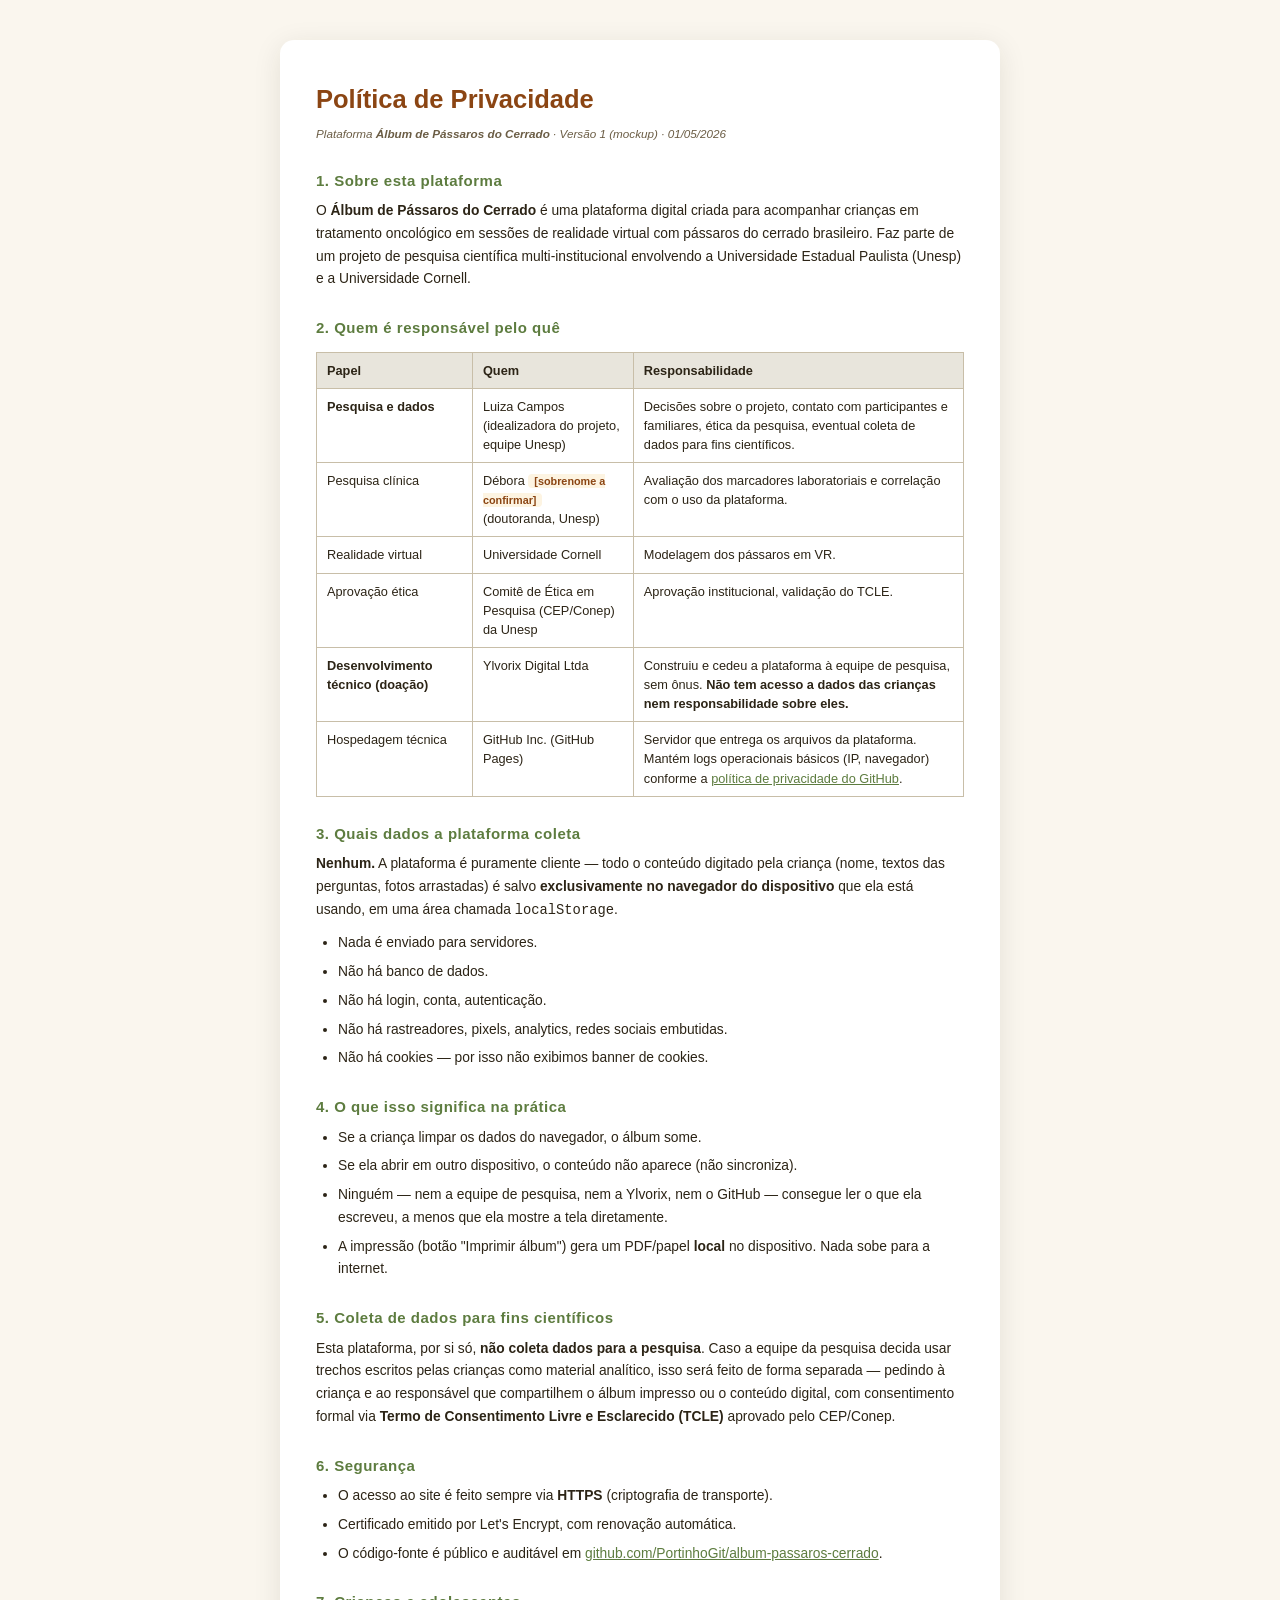
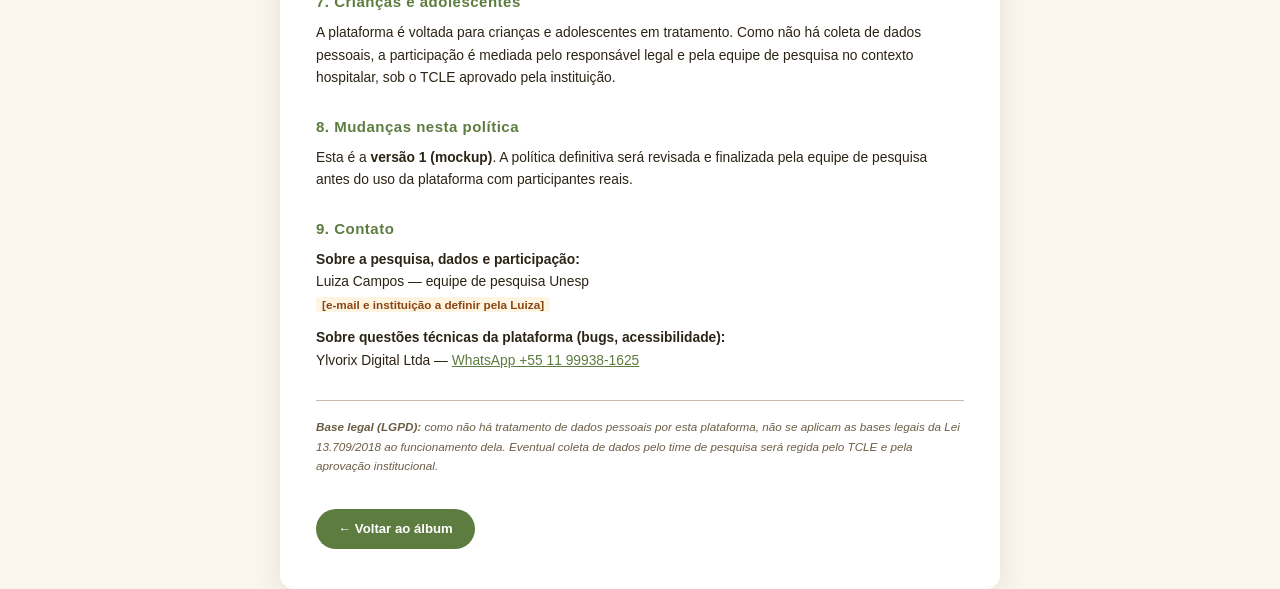
==== privacidade.html @ 7519bc03 "Política de privacidade + fix rodapé sobreposto PRIVACIDADE - Cria privacidade.html com política em " ====
<!DOCTYPE html>
<html lang="pt-BR">
<head>
  <meta charset="UTF-8">
  <meta name="viewport" content="width=device-width, initial-scale=1.0">
  <title>Privacidade — Álbum de Pássaros do Cerrado</title>
  <link rel="stylesheet" href="style.css?v=5">
  <style>
    body { background: var(--fundo); padding: 40px 20px; }
    .doc {
      max-width: 720px;
      margin: 0 auto;
      background: white;
      padding: 40px 36px;
      border-radius: 14px;
      box-shadow: 0 6px 28px rgba(44,36,22,0.10);
    }
    .doc h1 {
      font-size: 1.7rem;
      color: var(--terra);
      margin-bottom: 6px;
    }
    .doc .data {
      font-size: 0.78rem;
      color: var(--texto-claro);
      font-style: italic;
      margin-bottom: 24px;
    }
    .doc h2 {
      font-size: 1rem;
      color: var(--verde);
      margin-top: 26px;
      margin-bottom: 8px;
      letter-spacing: 0.5px;
    }
    .doc p, .doc li {
      font-size: 0.92rem;
      line-height: 1.65;
      color: var(--texto);
      margin-bottom: 10px;
    }
    .doc ul, .doc ol { margin-left: 22px; }
    .doc li { margin-bottom: 6px; }
    .doc a { color: var(--verde); }
    .doc .voltar {
      display: inline-block;
      margin-top: 24px;
      padding: 10px 22px;
      background: var(--verde);
      color: white;
      border-radius: 22px;
      text-decoration: none;
      font-size: 0.88rem;
      font-weight: 600;
    }
    .doc .placeholder {
      background: rgba(232,163,23,0.12);
      padding: 1px 6px;
      border-radius: 4px;
      font-size: 0.85em;
      color: var(--terra);
      font-weight: 600;
    }
    .doc table {
      width: 100%;
      border-collapse: collapse;
      margin: 12px 0;
      font-size: 0.85rem;
    }
    .doc th, .doc td {
      border: 1px solid var(--linha);
      padding: 8px 10px;
      text-align: left;
      vertical-align: top;
    }
    .doc th { background: var(--cinza-claro); font-weight: 700; }
  </style>
</head>
<body>
  <div class="doc">
    <h1>Política de Privacidade</h1>
    <p class="data">Plataforma <strong>Álbum de Pássaros do Cerrado</strong> · Versão 1 (mockup) · 01/05/2026</p>

    <h2>1. Sobre esta plataforma</h2>
    <p>
      O <strong>Álbum de Pássaros do Cerrado</strong> é uma plataforma digital criada para acompanhar
      crianças em tratamento oncológico em sessões de realidade virtual com pássaros do cerrado
      brasileiro. Faz parte de um projeto de pesquisa científica multi-institucional envolvendo
      a Universidade Estadual Paulista (Unesp) e a Universidade Cornell.
    </p>

    <h2>2. Quem é responsável pelo quê</h2>
    <table>
      <tr>
        <th>Papel</th>
        <th>Quem</th>
        <th>Responsabilidade</th>
      </tr>
      <tr>
        <td><strong>Pesquisa e dados</strong></td>
        <td>Luiza Campos<br>(idealizadora do projeto, equipe Unesp)</td>
        <td>Decisões sobre o projeto, contato com participantes e familiares, ética da pesquisa, eventual coleta de dados para fins científicos.</td>
      </tr>
      <tr>
        <td>Pesquisa clínica</td>
        <td>Débora <span class="placeholder">[sobrenome a confirmar]</span><br>(doutoranda, Unesp)</td>
        <td>Avaliação dos marcadores laboratoriais e correlação com o uso da plataforma.</td>
      </tr>
      <tr>
        <td>Realidade virtual</td>
        <td>Universidade Cornell</td>
        <td>Modelagem dos pássaros em VR.</td>
      </tr>
      <tr>
        <td>Aprovação ética</td>
        <td>Comitê de Ética em Pesquisa (CEP/Conep) da Unesp</td>
        <td>Aprovação institucional, validação do TCLE.</td>
      </tr>
      <tr>
        <td><strong>Desenvolvimento técnico (doação)</strong></td>
        <td>Ylvorix Digital Ltda</td>
        <td>Construiu e cedeu a plataforma à equipe de pesquisa, sem ônus. <strong>Não tem acesso a dados das crianças nem responsabilidade sobre eles.</strong></td>
      </tr>
      <tr>
        <td>Hospedagem técnica</td>
        <td>GitHub Inc. (GitHub Pages)</td>
        <td>Servidor que entrega os arquivos da plataforma. Mantém logs operacionais básicos (IP, navegador) conforme a <a href="https://docs.github.com/site-policy/privacy-policies/github-general-privacy-statement" target="_blank">política de privacidade do GitHub</a>.</td>
      </tr>
    </table>

    <h2>3. Quais dados a plataforma coleta</h2>
    <p><strong>Nenhum.</strong> A plataforma é puramente cliente — todo o conteúdo digitado pela criança (nome, textos das perguntas, fotos arrastadas) é salvo <strong>exclusivamente no navegador do dispositivo</strong> que ela está usando, em uma área chamada <code>localStorage</code>.</p>
    <ul>
      <li>Nada é enviado para servidores.</li>
      <li>Não há banco de dados.</li>
      <li>Não há login, conta, autenticação.</li>
      <li>Não há rastreadores, pixels, analytics, redes sociais embutidas.</li>
      <li>Não há cookies — por isso não exibimos banner de cookies.</li>
    </ul>

    <h2>4. O que isso significa na prática</h2>
    <ul>
      <li>Se a criança limpar os dados do navegador, o álbum some.</li>
      <li>Se ela abrir em outro dispositivo, o conteúdo não aparece (não sincroniza).</li>
      <li>Ninguém — nem a equipe de pesquisa, nem a Ylvorix, nem o GitHub — consegue ler o que ela escreveu, a menos que ela mostre a tela diretamente.</li>
      <li>A impressão (botão "Imprimir álbum") gera um PDF/papel <strong>local</strong> no dispositivo. Nada sobe para a internet.</li>
    </ul>

    <h2>5. Coleta de dados para fins científicos</h2>
    <p>
      Esta plataforma, por si só, <strong>não coleta dados para a pesquisa</strong>. Caso a equipe da pesquisa
      decida usar trechos escritos pelas crianças como material analítico, isso será feito de forma
      separada — pedindo à criança e ao responsável que compartilhem o álbum impresso ou o conteúdo
      digital, com consentimento formal via <strong>Termo de Consentimento Livre e Esclarecido (TCLE)</strong>
      aprovado pelo CEP/Conep.
    </p>

    <h2>6. Segurança</h2>
    <ul>
      <li>O acesso ao site é feito sempre via <strong>HTTPS</strong> (criptografia de transporte).</li>
      <li>Certificado emitido por Let's Encrypt, com renovação automática.</li>
      <li>O código-fonte é público e auditável em <a href="https://github.com/PortinhoGit/album-passaros-cerrado" target="_blank">github.com/PortinhoGit/album-passaros-cerrado</a>.</li>
    </ul>

    <h2>7. Crianças e adolescentes</h2>
    <p>
      A plataforma é voltada para crianças e adolescentes em tratamento. Como não há coleta
      de dados pessoais, a participação é mediada pelo responsável legal e pela equipe de pesquisa
      no contexto hospitalar, sob o TCLE aprovado pela instituição.
    </p>

    <h2>8. Mudanças nesta política</h2>
    <p>
      Esta é a <strong>versão 1 (mockup)</strong>. A política definitiva será revisada e finalizada pela equipe
      de pesquisa antes do uso da plataforma com participantes reais.
    </p>

    <h2>9. Contato</h2>
    <p>
      <strong>Sobre a pesquisa, dados e participação:</strong><br>
      Luiza Campos — equipe de pesquisa Unesp<br>
      <span class="placeholder">[e-mail e instituição a definir pela Luiza]</span>
    </p>
    <p>
      <strong>Sobre questões técnicas da plataforma (bugs, acessibilidade):</strong><br>
      Ylvorix Digital Ltda — <a href="https://wa.me/5511999381625">WhatsApp +55 11 99938-1625</a>
    </p>

    <p style="margin-top: 28px; font-size: 0.78rem; color: var(--texto-claro); font-style: italic; border-top: 1px solid var(--linha); padding-top: 16px;">
      <strong>Base legal (LGPD):</strong> como não há tratamento de dados pessoais por esta plataforma,
      não se aplicam as bases legais da Lei 13.709/2018 ao funcionamento dela. Eventual coleta de dados
      pelo time de pesquisa será regida pelo TCLE e pela aprovação institucional.
    </p>

    <a href="index.html" class="voltar">← Voltar ao álbum</a>
  </div>
</body>
</html>
---- style.css ----
/* ─── Reset e base ──────────────────────────────────────────────────────── */
* { box-sizing: border-box; margin: 0; padding: 0; }

:root {
  --fundo: #FAF6EE;
  --terra: #8B4513;
  --verde: #5D7C3F;
  --amarelo: #E8A317;
  --azul: #2C5F8D;
  --vermelho: #A0392E;
  --texto: #2C2416;
  --texto-claro: #6B5D45;
  --cinza-claro: #E8E5DC;
  --linha: #C8BEA8;
  --shadow: 0 2px 12px rgba(44,36,22,0.08);
}

html, body {
  height: 100%;
  font-family: -apple-system, BlinkMacSystemFont, "Segoe UI", Helvetica, Arial, sans-serif;
  background: var(--fundo);
  color: var(--texto);
  font-size: 15px;
  line-height: 1.5;
}

button {
  font-family: inherit;
  font-size: inherit;
  cursor: pointer;
  border: none;
  background: none;
}

input, textarea {
  font-family: inherit;
  font-size: inherit;
  color: inherit;
  background: transparent;
  border: none;
  outline: none;
}

/* ─── Tela Capa (compacta, fit em viewport) ─────────────────────────────── */
.tela-capa {
  height: 100vh;
  width: 100vw;
  padding: 20px 16px;
  display: flex;
  align-items: center;
  justify-content: center;
  background: var(--fundo);
  overflow: hidden;
}

.capa-wrap {
  width: 100%;
  max-width: 640px;
  max-height: 100%;
  text-align: center;
  display: flex;
  flex-direction: column;
  gap: 10px;
  align-items: center;
}

.capa-eyebrow {
  font-size: 0.62rem;
  letter-spacing: 2.5px;
  color: var(--verde);
  font-weight: 600;
  text-transform: uppercase;
  margin: 0;
}

.capa-h1 {
  font-size: 1.5rem;
  font-weight: 800;
  color: var(--terra);
  line-height: 1.1;
  margin: 0;
  max-width: 480px;
}

.capa-sub {
  font-size: 0.82rem;
  font-style: italic;
  color: var(--texto-claro);
  margin: 0 0 6px;
}

.grade-aves {
  display: grid;
  grid-template-columns: repeat(6, 1fr);
  gap: 6px;
  width: 100%;
  max-width: 560px;
  margin: 0;
}

.grade-aves img {
  width: 100%;
  aspect-ratio: 1;
  object-fit: cover;
  border-radius: 8px;
  box-shadow: 0 3px 10px rgba(44,36,22,0.14);
  display: block;
}

.capa-form {
  background: white;
  border-radius: 12px;
  padding: 14px 20px;
  width: 100%;
  max-width: 340px;
  box-shadow: 0 4px 16px rgba(44,36,22,0.10);
}

.capa-form label {
  display: block;
  font-size: 0.75rem;
  color: var(--texto-claro);
  margin-bottom: 4px;
  text-align: left;
}

.capa-form input {
  width: 100%;
  border-bottom: 2px dashed var(--linha);
  padding: 5px 4px;
  font-size: 0.95rem;
  margin-bottom: 10px;
  text-align: center;
}

.capa-form input:focus { border-bottom-color: var(--verde); }

.btn-comecar {
  background: var(--verde);
  color: white;
  padding: 9px 20px;
  border-radius: 22px;
  font-size: 0.85rem;
  font-weight: 600;
  width: 100%;
  transition: transform 0.15s, box-shadow 0.2s;
}

.btn-comecar:hover {
  transform: translateY(-1px);
  box-shadow: 0 6px 18px rgba(93,124,63,0.35);
}

.capa-foot {
  margin: 0;
  font-size: 0.62rem;
  color: var(--texto-claro);
  line-height: 1.5;
}

.capa-mockup {
  display: inline-block;
  font-size: 0.58rem;
  font-weight: 700;
  letter-spacing: 1.2px;
  color: var(--vermelho);
  background: rgba(160,57,46,0.08);
  padding: 2px 8px;
  border-radius: 8px;
  margin-bottom: 2px;
}
.capa-foot strong { color: var(--terra); }

@media (max-height: 720px) {
  .capa-h1 { font-size: 1.3rem; }
  .grade-aves { max-width: 480px; }
  .capa-form { padding: 12px 18px; }
}

@media (max-width: 600px) {
  .grade-aves { grid-template-columns: repeat(3, 1fr); gap: 5px; max-width: 320px; }
  .capa-h1 { font-size: 1.3rem; }
}

/* ─── Layout Principal (3 colunas) ──────────────────────────────────────── */
.app {
  display: none;
  grid-template-columns: 280px 1fr;
  height: 100vh;
}

.app.ativo { display: grid; }

/* Sidebar com banco de fotos */
.sidebar {
  background: #f1ecdf;
  border-right: 1px solid var(--linha);
  display: flex;
  flex-direction: column;
  overflow: hidden;
}

.sidebar-header {
  padding: 16px 18px;
  border-bottom: 1px solid var(--linha);
  background: var(--fundo);
}

.sidebar-header h2 {
  font-size: 0.85rem;
  letter-spacing: 1px;
  color: var(--terra);
  margin-bottom: 4px;
}

.sidebar-header p {
  font-size: 0.72rem;
  color: var(--texto-claro);
  font-style: italic;
}

.sidebar-busca {
  padding: 10px 14px;
  border-bottom: 1px solid var(--linha);
}

.sidebar-busca input {
  width: 100%;
  padding: 7px 12px;
  background: white;
  border: 1px solid var(--linha);
  border-radius: 18px;
  font-size: 0.85rem;
}

.banco-aves {
  flex: 1;
  overflow-y: auto;
  padding: 12px;
  display: grid;
  grid-template-columns: 1fr 1fr;
  gap: 10px;
  align-content: start;
}

.figurinha {
  background: white;
  border-radius: 8px;
  padding: 6px;
  box-shadow: var(--shadow);
  cursor: grab;
  transition: transform 0.15s, opacity 0.2s;
  position: relative;
}

.figurinha:hover {
  transform: scale(1.04);
  z-index: 2;
}

.figurinha.usada {
  opacity: 0.25;
  cursor: default;
  filter: grayscale(0.6);
}

.figurinha.dragging {
  opacity: 0.5;
}

.figurinha img {
  width: 100%;
  aspect-ratio: 1;
  object-fit: cover;
  border-radius: 5px;
  pointer-events: none;
  display: block;
}

.figurinha .nome {
  font-size: 0.62rem;
  text-align: center;
  margin-top: 4px;
  color: var(--texto-claro);
  line-height: 1.15;
}

/* Coluna principal */
.principal {
  display: flex;
  flex-direction: column;
  overflow: hidden;
  background: var(--fundo);
}

.topbar {
  display: flex;
  align-items: center;
  justify-content: space-between;
  padding: 12px 24px;
  background: white;
  border-bottom: 1px solid var(--linha);
  box-shadow: 0 1px 4px rgba(0,0,0,0.04);
  z-index: 10;
}

.topbar-info {
  display: flex;
  align-items: center;
  gap: 16px;
}

.topbar-info .ola {
  font-size: 0.9rem;
  color: var(--texto-claro);
}

.topbar-info .ola strong {
  color: var(--verde);
}

.nav-paginas {
  display: flex;
  align-items: center;
  gap: 12px;
}

.nav-paginas button {
  background: var(--cinza-claro);
  width: 34px;
  height: 34px;
  border-radius: 50%;
  font-size: 1.1rem;
  color: var(--texto);
  display: inline-flex;
  align-items: center;
  justify-content: center;
}

.nav-paginas button:hover { background: var(--linha); }
.nav-paginas button:disabled { opacity: 0.3; cursor: default; }

.indicador {
  font-size: 0.85rem;
  color: var(--texto-claro);
  min-width: 90px;
  text-align: center;
}

.btn-imprimir {
  background: var(--terra);
  color: white;
  padding: 8px 18px;
  border-radius: 18px;
  font-size: 0.85rem;
  font-weight: 600;
}

.btn-imprimir:hover { background: #6e3610; }

/* Stage onde a página atual é exibida */
.stage {
  flex: 1;
  overflow-y: auto;
  padding: 32px 20px;
  display: flex;
  justify-content: center;
}

.pagina {
  width: 210mm;
  min-height: 297mm;
  background: var(--fundo);
  padding: 18mm 15mm;
  box-shadow: 0 4px 22px rgba(44,36,22,0.12);
  border-radius: 4px;
  position: relative;
}

/* ─── Página de Espécie ─────────────────────────────────────────────────── */
.pag-especie .header-num {
  position: absolute;
  top: 10mm;
  left: 15mm;
  font-size: 60px;
  font-weight: 700;
  color: rgba(139,69,19,0.18);
  line-height: 1;
}

.pag-especie .faixa-cor {
  position: absolute;
  top: 30mm;
  left: 15mm;
  right: 15mm;
  height: 3px;
  border-radius: 2px;
}

.pag-especie .corpo {
  display: grid;
  grid-template-columns: 45% 1fr;
  gap: 24px;
  margin-top: 32mm;
}

.dropzone {
  width: 100%;
  aspect-ratio: 1.1;
  background: white;
  border: 2px dashed var(--linha);
  border-radius: 14px;
  display: flex;
  align-items: center;
  justify-content: center;
  position: relative;
  overflow: hidden;
  transition: all 0.2s;
}

.dropzone.over {
  background: rgba(93,124,63,0.08);
  border-color: var(--verde);
  border-style: solid;
}

.dropzone.errado {
  background: rgba(160,57,46,0.08);
  border-color: var(--vermelho);
  animation: tremor 0.4s;
}

@keyframes tremor {
  0%, 100% { transform: translateX(0); }
  25% { transform: translateX(-4px); }
  75% { transform: translateX(4px); }
}

.dropzone .placeholder {
  text-align: center;
  color: var(--texto-claro);
  font-size: 0.85rem;
  padding: 20px;
}

.dropzone .placeholder span {
  display: block;
  font-size: 2rem;
  margin-bottom: 8px;
  opacity: 0.4;
}

.dropzone img {
  width: 100%;
  height: 100%;
  object-fit: cover;
  border-radius: 12px;
  animation: caiu 0.4s ease-out;
}

@keyframes caiu {
  0% { transform: scale(0.6); opacity: 0; }
  60% { transform: scale(1.05); }
  100% { transform: scale(1); opacity: 1; }
}

.ficha {
  margin-top: 12px;
  font-size: 0.78rem;
  color: var(--texto-claro);
  line-height: 1.6;
}

.ficha .credito {
  font-style: italic;
  font-size: 0.62rem;
  color: var(--linha);
  margin-top: 6px;
}

.info .nome-popular {
  font-size: 1.55rem;
  font-weight: 700;
  line-height: 1.1;
  margin-bottom: 4px;
}

.info .cientifico {
  font-style: italic;
  color: var(--texto-claro);
  font-size: 0.95rem;
  margin-bottom: 12px;
}

.selo-ameacado {
  display: inline-block;
  background: var(--vermelho);
  color: white;
  font-size: 0.65rem;
  font-weight: 700;
  letter-spacing: 0.5px;
  padding: 4px 10px;
  border-radius: 12px;
  margin-bottom: 12px;
}

.info h3 {
  font-size: 0.85rem;
  margin: 14px 0 4px;
}

.info p {
  font-size: 0.85rem;
  line-height: 1.5;
}

.box-curiosidade {
  margin-top: 14px;
  padding: 12px 14px;
  border-radius: 10px;
  border: 1px solid;
  font-size: 0.82rem;
}

.box-curiosidade .titulo {
  font-weight: 700;
  font-size: 0.78rem;
  margin-bottom: 4px;
}

.interativo {
  margin-top: 22px;
  padding-top: 14px;
  border-top: 1px solid var(--linha);
}

.interativo label {
  display: block;
  font-size: 0.8rem;
  color: var(--texto-claro);
  margin-bottom: 4px;
  margin-top: 10px;
}

.interativo input[type="text"], .interativo textarea {
  width: 100%;
  border-bottom: 1px dashed var(--linha);
  padding: 4px 2px;
  font-size: 0.85rem;
}

.interativo textarea {
  border: 1px dashed var(--linha);
  border-radius: 6px;
  padding: 8px;
  resize: vertical;
  min-height: 50px;
}

.box-livre {
  margin-top: 12px;
  background: rgba(0,0,0,0.02);
  border: 1px solid;
  border-radius: 10px;
  padding: 12px 14px;
}

.box-livre .titulo-pergunta {
  font-weight: 700;
  font-size: 0.85rem;
  margin-bottom: 4px;
  letter-spacing: 0.3px;
}

.box-livre .prompt-texto {
  font-size: 0.8rem;
  color: var(--texto);
  line-height: 1.5;
  margin: 0 0 8px;
  font-style: italic;
}

.box-livre textarea {
  border: 1px dashed var(--linha);
  background: rgba(255,255,255,0.6);
  width: 100%;
  font-size: 0.88rem;
  min-height: 60px;
  resize: vertical;
  padding: 8px 10px;
  border-radius: 6px;
  font-family: inherit;
  line-height: 1.5;
}
.box-livre textarea:focus {
  background: white;
  border-style: solid;
}

/* ─── Página Capa Interna ──────────────────────────────────────────────── */
.pag-capa-interna {
  text-align: center;
  display: flex;
  flex-direction: column;
  align-items: center;
  justify-content: center;
}

.pag-capa-interna h1 {
  font-size: 2rem;
  color: var(--terra);
  margin-bottom: 6px;
}

.pag-capa-interna .nome-crianca {
  margin-top: 36px;
  font-size: 1.4rem;
  color: var(--verde);
  font-weight: 700;
}

/* ─── Página Boas-vindas ───────────────────────────────────────────────── */
.pag-texto h1 {
  color: var(--verde);
  font-size: 1.8rem;
  text-align: center;
  margin-bottom: 8px;
}

.pag-texto .faixa { background: var(--terra); height: 2px; margin: 8px 0 28px; }
.pag-texto p {
  font-size: 0.95rem;
  text-align: center;
  margin: 12px auto;
  max-width: 80%;
  line-height: 1.7;
}

/* ─── Mapa ─────────────────────────────────────────────────────────────── */
.pag-mapa h1 {
  color: var(--azul);
  font-size: 1.7rem;
  text-align: center;
  margin-bottom: 10px;
}
.pag-mapa .faixa { background: var(--verde); height: 2px; margin: 10px 0 24px; }
.pag-mapa .img-mapa {
  display: block;
  margin: 0 auto;
  max-width: 80%;
  max-height: 380px;
  border-radius: 8px;
}
.pag-mapa p {
  margin-top: 22px;
  font-size: 0.92rem;
  line-height: 1.6;
}

/* ─── Galeria ──────────────────────────────────────────────────────────── */
.pag-galeria h1 {
  color: var(--terra);
  font-size: 1.7rem;
  text-align: center;
  margin-bottom: 10px;
}
.pag-galeria .faixa { background: var(--amarelo); height: 2px; margin: 10px 0 24px; }
.galeria-grid {
  display: grid;
  grid-template-columns: repeat(3, 1fr);
  gap: 18px;
}
.galeria-grid .slot {
  aspect-ratio: 1;
  border-radius: 10px;
  background: white;
  border: 2px dashed var(--linha);
  display: flex;
  align-items: center;
  justify-content: center;
  position: relative;
  overflow: hidden;
}
.galeria-grid .slot.preenchido { border: none; box-shadow: var(--shadow); }
.galeria-grid .slot img { width: 100%; height: 100%; object-fit: cover; border-radius: 8px; }
.galeria-grid .slot::after {
  content: attr(data-nome);
  position: absolute;
  bottom: -22px;
  left: 0;
  right: 0;
  text-align: center;
  font-size: 0.7rem;
  color: var(--texto-claro);
  font-weight: 600;
}

/* ─── Diário ───────────────────────────────────────────────────────────── */
.pag-diario h1 {
  color: var(--verde);
  font-size: 1.7rem;
  text-align: center;
  margin-bottom: 10px;
}
.pag-diario .faixa { background: var(--terra); height: 2px; margin: 10px 0 24px; }
.pag-diario .area-livre {
  background: white;
  border: 1px solid var(--linha);
  border-radius: 10px;
  height: 230px;
  margin-bottom: 22px;
  padding: 12px;
}
.pag-diario .area-livre textarea {
  width: 100%;
  height: 100%;
  resize: none;
  font-size: 0.95rem;
  line-height: 1.7;
}
.pag-diario .pergunta { margin-bottom: 12px; }
.pag-diario .pergunta label {
  display: block;
  color: var(--verde);
  font-weight: 700;
  font-size: 0.88rem;
  margin-bottom: 4px;
}
.pag-diario .pergunta textarea {
  width: 100%;
  border: 1px dashed var(--linha);
  border-radius: 6px;
  padding: 6px 8px;
  resize: vertical;
  min-height: 40px;
  font-size: 0.85rem;
}

/* ─── Indice 34 ────────────────────────────────────────────────────────── */
.pag-indice h1 {
  color: var(--verde);
  font-size: 1.5rem;
  text-align: center;
  margin-bottom: 10px;
}
.pag-indice .faixa { background: var(--verde); height: 2px; margin: 10px 0 18px; }
.pag-indice .intro { font-size: 0.82rem; margin-bottom: 16px; line-height: 1.5; }
.pag-indice .grid {
  display: grid;
  grid-template-columns: repeat(6, 1fr);
  gap: 6px;
}
.pag-indice .cell {
  aspect-ratio: 0.85;
  border: 1px dashed var(--linha);
  border-radius: 4px;
  background: var(--cinza-claro);
  padding: 4px 3px;
  display: flex;
  flex-direction: column;
  align-items: center;
  justify-content: flex-end;
  overflow: hidden;
  text-align: center;
}
.pag-indice .cell.detalhada {
  border: 2px solid;
  background: white;
}
.pag-indice .cell.preenchida {
  background-size: cover;
  background-position: center;
  background-color: white;
  position: relative;
}
.pag-indice .cell.preenchida::before {
  content: "";
  position: absolute;
  inset: 0;
  background: linear-gradient(transparent 50%, rgba(0,0,0,0.55));
}
.pag-indice .cell .nome-cell {
  font-size: 0.55rem;
  font-weight: 600;
  line-height: 1.1;
  position: relative;
  z-index: 1;
}
.pag-indice .cell.preenchida .nome-cell { color: white; }

/* ─── Assinatura ───────────────────────────────────────────────────────── */
.pag-assinatura h1 {
  color: var(--azul);
  font-size: 1.8rem;
  text-align: center;
  margin-bottom: 10px;
}
.pag-assinatura .faixa { background: var(--amarelo); height: 2px; margin: 10px 0 30px; }
.pag-assinatura p {
  text-align: center;
  margin: 10px auto;
  max-width: 75%;
  font-size: 0.95rem;
  line-height: 1.6;
}
.pag-assinatura .linha-nome {
  margin: 50px auto 8px;
  width: 70%;
  border-bottom: 2px dashed var(--terra);
  padding: 8px 4px;
  text-align: center;
  font-size: 1.4rem;
  font-weight: 700;
  color: var(--texto);
  min-height: 40px;
}
.pag-assinatura .label-nome {
  text-align: center;
  font-size: 0.75rem;
  color: var(--texto-claro);
  margin-bottom: 30px;
}
.pag-assinatura .linha-data {
  margin: 0 auto;
  width: 40%;
  border-bottom: 1.5px dashed var(--linha);
  padding: 6px;
  text-align: center;
  color: var(--texto);
}
.pag-assinatura .label-data {
  text-align: center;
  font-size: 0.75rem;
  color: var(--texto-claro);
  margin-top: 4px;
}

/* ─── Sobre & Créditos ─────────────────────────────────────────────────── */
.pag-sobre h1, .pag-creditos h1 {
  color: var(--verde);
  font-size: 1.5rem;
  margin-bottom: 8px;
  text-align: center;
}
.pag-sobre .faixa, .pag-creditos .faixa { background: var(--verde); height: 2px; margin: 8px 0 18px; }
.pag-sobre p, .pag-creditos p { font-size: 0.85rem; margin: 8px 0; line-height: 1.55; }
.pag-sobre h3, .pag-creditos h3 {
  color: var(--terra);
  font-size: 1rem;
  margin-top: 18px;
  margin-bottom: 6px;
}
.pag-sobre li, .pag-creditos li {
  font-size: 0.82rem;
  margin: 5px 0 5px 18px;
  line-height: 1.5;
}
.pag-creditos a { color: var(--verde); text-decoration: underline; word-break: break-all; }

/* Rodapé universal das páginas — estático na tela, absolute na impressão */
.pagina-rodape {
  margin-top: 36px;
  padding-top: 14px;
  border-top: 1px solid var(--linha);
  text-align: center;
  font-size: 0.65rem;
  color: var(--texto-claro);
  line-height: 1.6;
}
.pagina-rodape a { color: var(--verde); text-decoration: underline; }

/* Toast de feedback */
.toast {
  position: fixed;
  bottom: 30px;
  left: 50%;
  transform: translateX(-50%) translateY(100px);
  background: var(--texto);
  color: white;
  padding: 12px 22px;
  border-radius: 24px;
  font-size: 0.88rem;
  box-shadow: 0 8px 24px rgba(0,0,0,0.25);
  opacity: 0;
  transition: all 0.3s;
  z-index: 100;
  pointer-events: none;
}
.toast.show {
  opacity: 1;
  transform: translateX(-50%) translateY(0);
}

/* ─── Drawer / botões mobile ─────────────────────────────────────────────── */
.btn-banco-mobile {
  display: none;
  background: var(--verde);
  color: white;
  width: 38px;
  height: 38px;
  border-radius: 50%;
  font-size: 1.1rem;
  align-items: center;
  justify-content: center;
}

.btn-fechar-banco {
  display: none;
  position: absolute;
  top: 10px;
  right: 12px;
  width: 32px;
  height: 32px;
  border-radius: 50%;
  background: var(--cinza-claro);
  color: var(--texto);
  font-size: 1rem;
  align-items: center;
  justify-content: center;
}

.sidebar-overlay {
  display: none;
  position: fixed;
  inset: 0;
  background: rgba(0,0,0,0.4);
  z-index: 40;
  opacity: 0;
  transition: opacity 0.25s;
}
.sidebar-overlay.ativo {
  display: block;
  opacity: 1;
}

/* ─── Responsivo: mobile (≤768px) — uma coluna, sidebar como drawer ────── */
@media (max-width: 768px) {
  .app.ativo { grid-template-columns: 1fr; }

  .sidebar {
    position: fixed;
    top: 0;
    left: 0;
    width: 85%;
    max-width: 320px;
    height: 100vh;
    z-index: 50;
    transform: translateX(-100%);
    transition: transform 0.3s ease;
    box-shadow: 4px 0 20px rgba(0,0,0,0.15);
  }
  .sidebar.aberta { transform: translateX(0); }

  .btn-banco-mobile { display: inline-flex; }
  .btn-fechar-banco { display: inline-flex; }

  .topbar {
    padding: 10px 12px;
    gap: 8px;
    flex-wrap: wrap;
  }
  .topbar-info { display: none; }

  .nav-paginas { gap: 6px; }
  .nav-paginas button { width: 30px; height: 30px; font-size: 0.95rem; }
  .indicador { font-size: 0.78rem; min-width: 60px; }

  .btn-imprimir {
    padding: 6px 12px;
    font-size: 0.75rem;
  }

  .stage { padding: 14px 8px; }

  .pagina {
    width: 100%;
    min-height: auto;
    padding: 18px 14px 24px;
    border-radius: 8px;
  }

  /* Rodapé já é estático por padrão — só ajusta margin no mobile */
  .pagina-rodape { margin-top: 24px; padding-top: 12px; }

  /* Página de espécie em coluna única no mobile */
  .pag-especie .header-num { font-size: 36px; top: 6mm; left: 14px; }
  .pag-especie .faixa-cor { top: 22mm; left: 14px; right: 14px; }
  .pag-especie .corpo {
    grid-template-columns: 1fr;
    gap: 14px;
    margin-top: 24mm;
  }
  .dropzone { aspect-ratio: 1.3; }
  .info .nome-popular { font-size: 1.3rem; }

  /* Galeria 2 colunas no mobile */
  .galeria-grid { grid-template-columns: 1fr 1fr; gap: 14px; }

  /* Índice — 4 colunas em vez de 6 */
  .pag-indice .grid { grid-template-columns: repeat(4, 1fr); }

  /* Mapa menor */
  .pag-mapa .img-mapa { max-width: 100%; max-height: 260px; }
}

/* Telas muito pequenas (≤420px) */
@media (max-width: 420px) {
  .pag-indice .grid { grid-template-columns: repeat(3, 1fr); }
  .galeria-grid { grid-template-columns: 1fr; }
  .pag-especie .header-num { font-size: 28px; }
}

/* ─── Print ────────────────────────────────────────────────────────────── */
@media print {
  @page { size: A4; margin: 0; }
  body { background: white; }
  .tela-capa, .topbar, .sidebar { display: none !important; }
  .app { display: block !important; }
  .principal { overflow: visible; }
  .stage {
    overflow: visible;
    padding: 0;
    display: block;
  }
  .pagina {
    width: 210mm;
    min-height: 297mm;
    page-break-after: always;
    box-shadow: none;
    border-radius: 0;
    margin: 0 auto;
    background: white;
  }
  .pagina:last-child { page-break-after: auto; }
  .dropzone { border-style: solid; border-color: transparent; }
  .dropzone .placeholder { display: none; }
  .figurinha { display: none; }
  textarea, input { border: none !important; }
  /* Na impressão, rodapé volta a ficar fixo no canto inferior do A4 */
  .pagina-rodape {
    position: absolute;
    bottom: 8mm;
    left: 15mm;
    right: 15mm;
    margin: 0;
    padding: 0;
    border: none;
  }
}
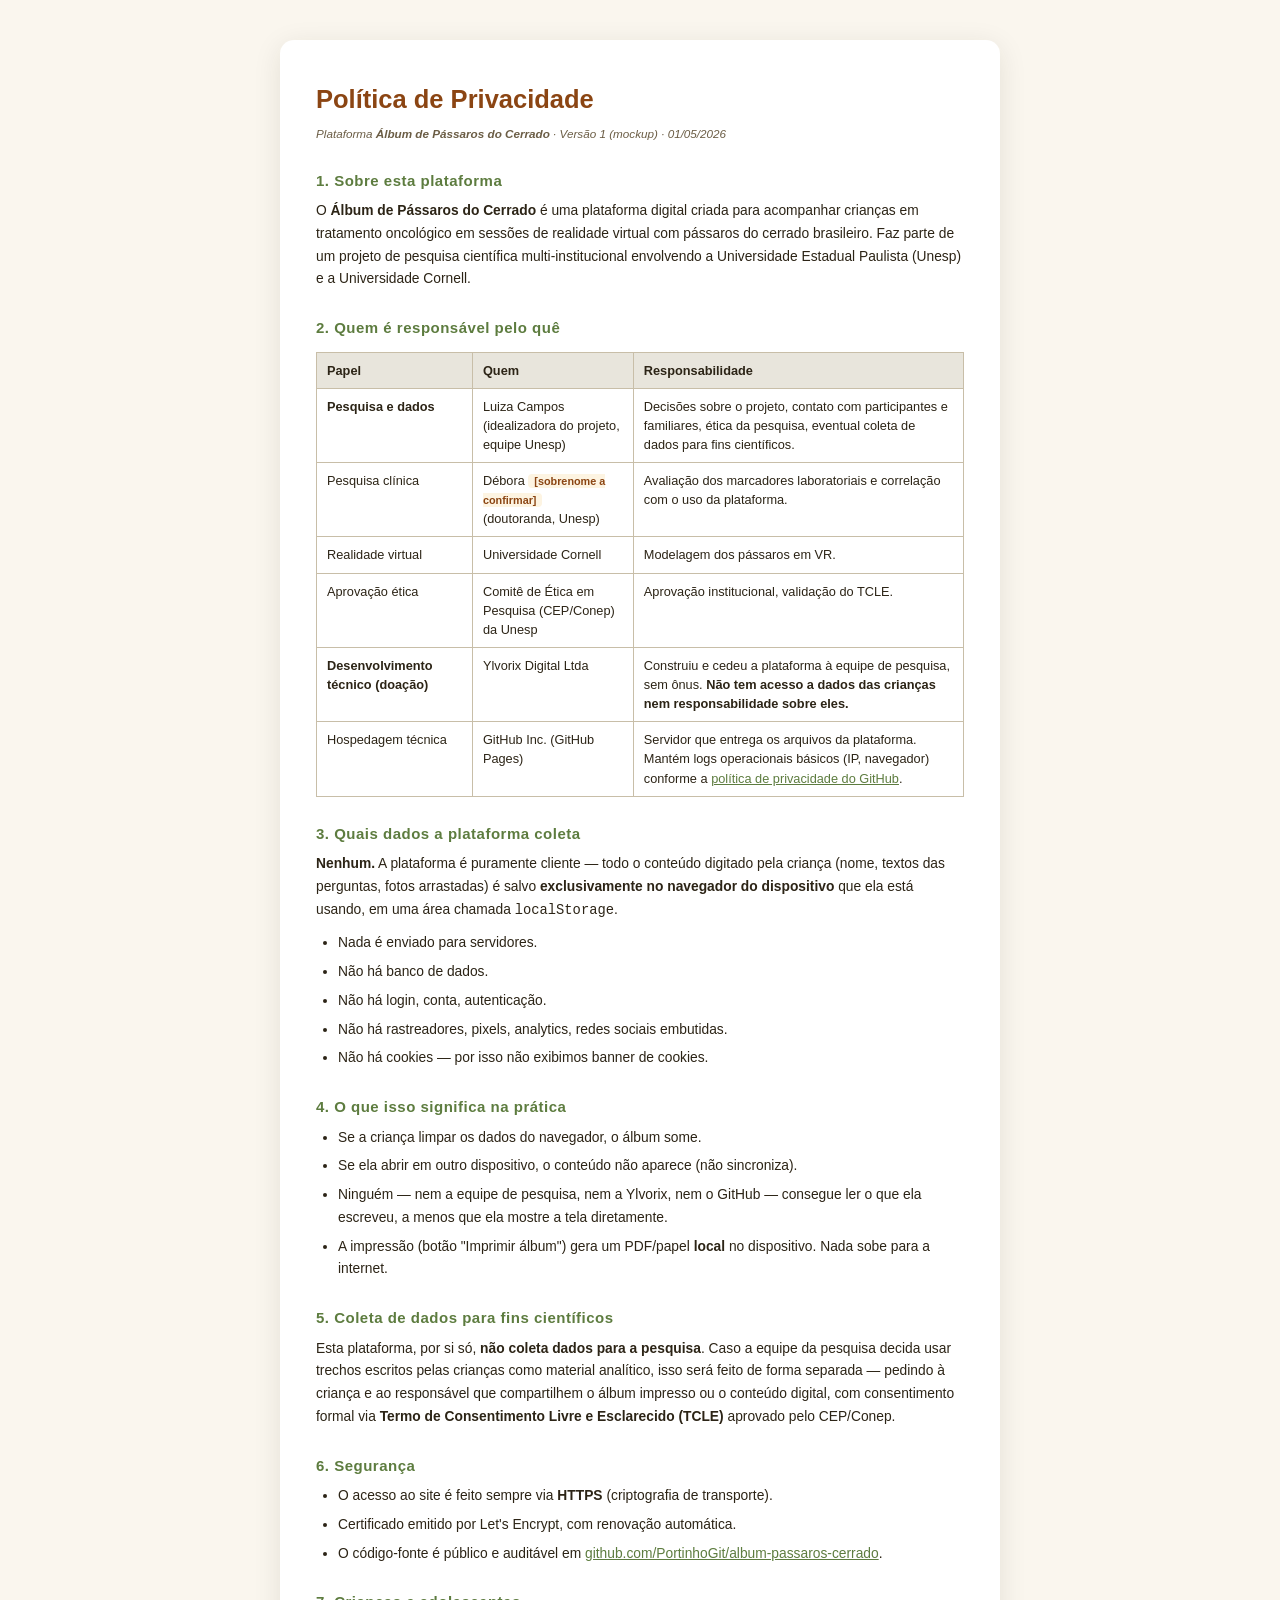
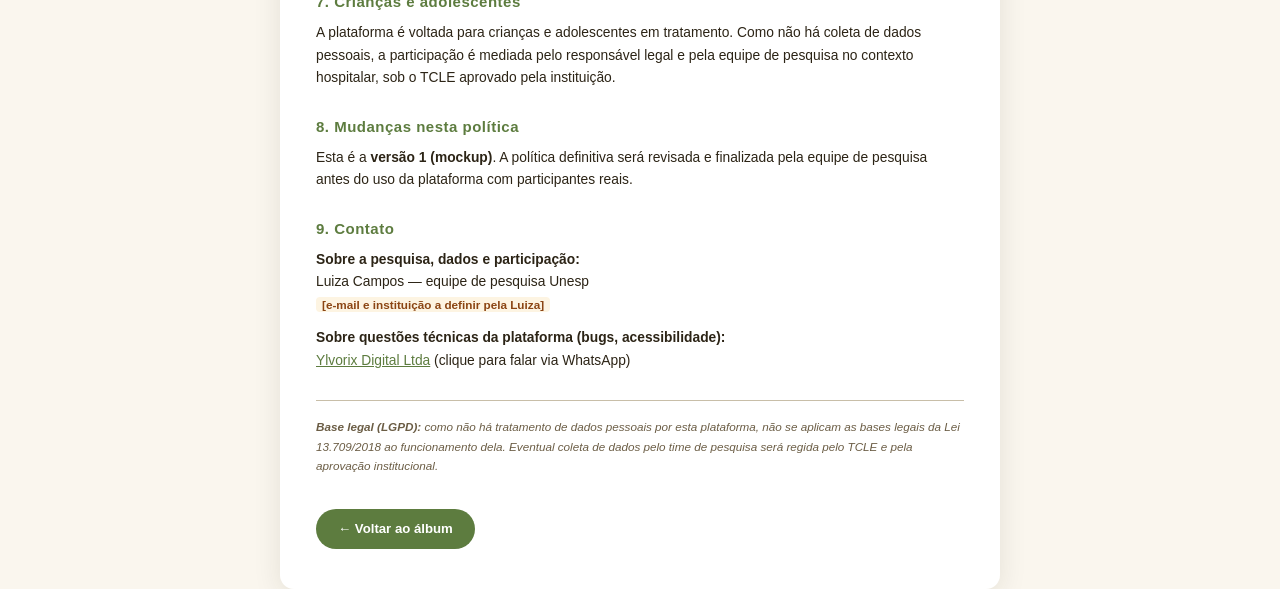
==== commit bd735bd9: "Remove número de celular da exibição pública WhatsApp continua acessível por clique no nome da razão" ====
--- a/privacidade.html
+++ b/privacidade.html
@@ -4,7 +4,11 @@
   <meta charset="UTF-8">
   <meta name="viewport" content="width=device-width, initial-scale=1.0">
   <title>Privacidade — Álbum de Pássaros do Cerrado</title>
-  <link rel="stylesheet" href="style.css?v=5">
+  <link rel="icon" type="image/x-icon" href="favicon.ico">
+  <link rel="icon" type="image/png" sizes="32x32" href="favicon-32.png">
+  <link rel="apple-touch-icon" href="apple-touch-icon.png">
+  <meta name="theme-color" content="#A0392E">
+  <link rel="stylesheet" href="style.css?v=6">
   <style>
     body { background: var(--fundo); padding: 40px 20px; }
     .doc {
@@ -183,7 +187,7 @@
     </p>
     <p>
       <strong>Sobre questões técnicas da plataforma (bugs, acessibilidade):</strong><br>
-      Ylvorix Digital Ltda — <a href="https://wa.me/5511999381625">WhatsApp +55 11 99938-1625</a>
+      <a href="https://wa.me/5511999381625">Ylvorix Digital Ltda</a> (clique para falar via WhatsApp)
     </p>
 
     <p style="margin-top: 28px; font-size: 0.78rem; color: var(--texto-claro); font-style: italic; border-top: 1px solid var(--linha); padding-top: 16px;">
